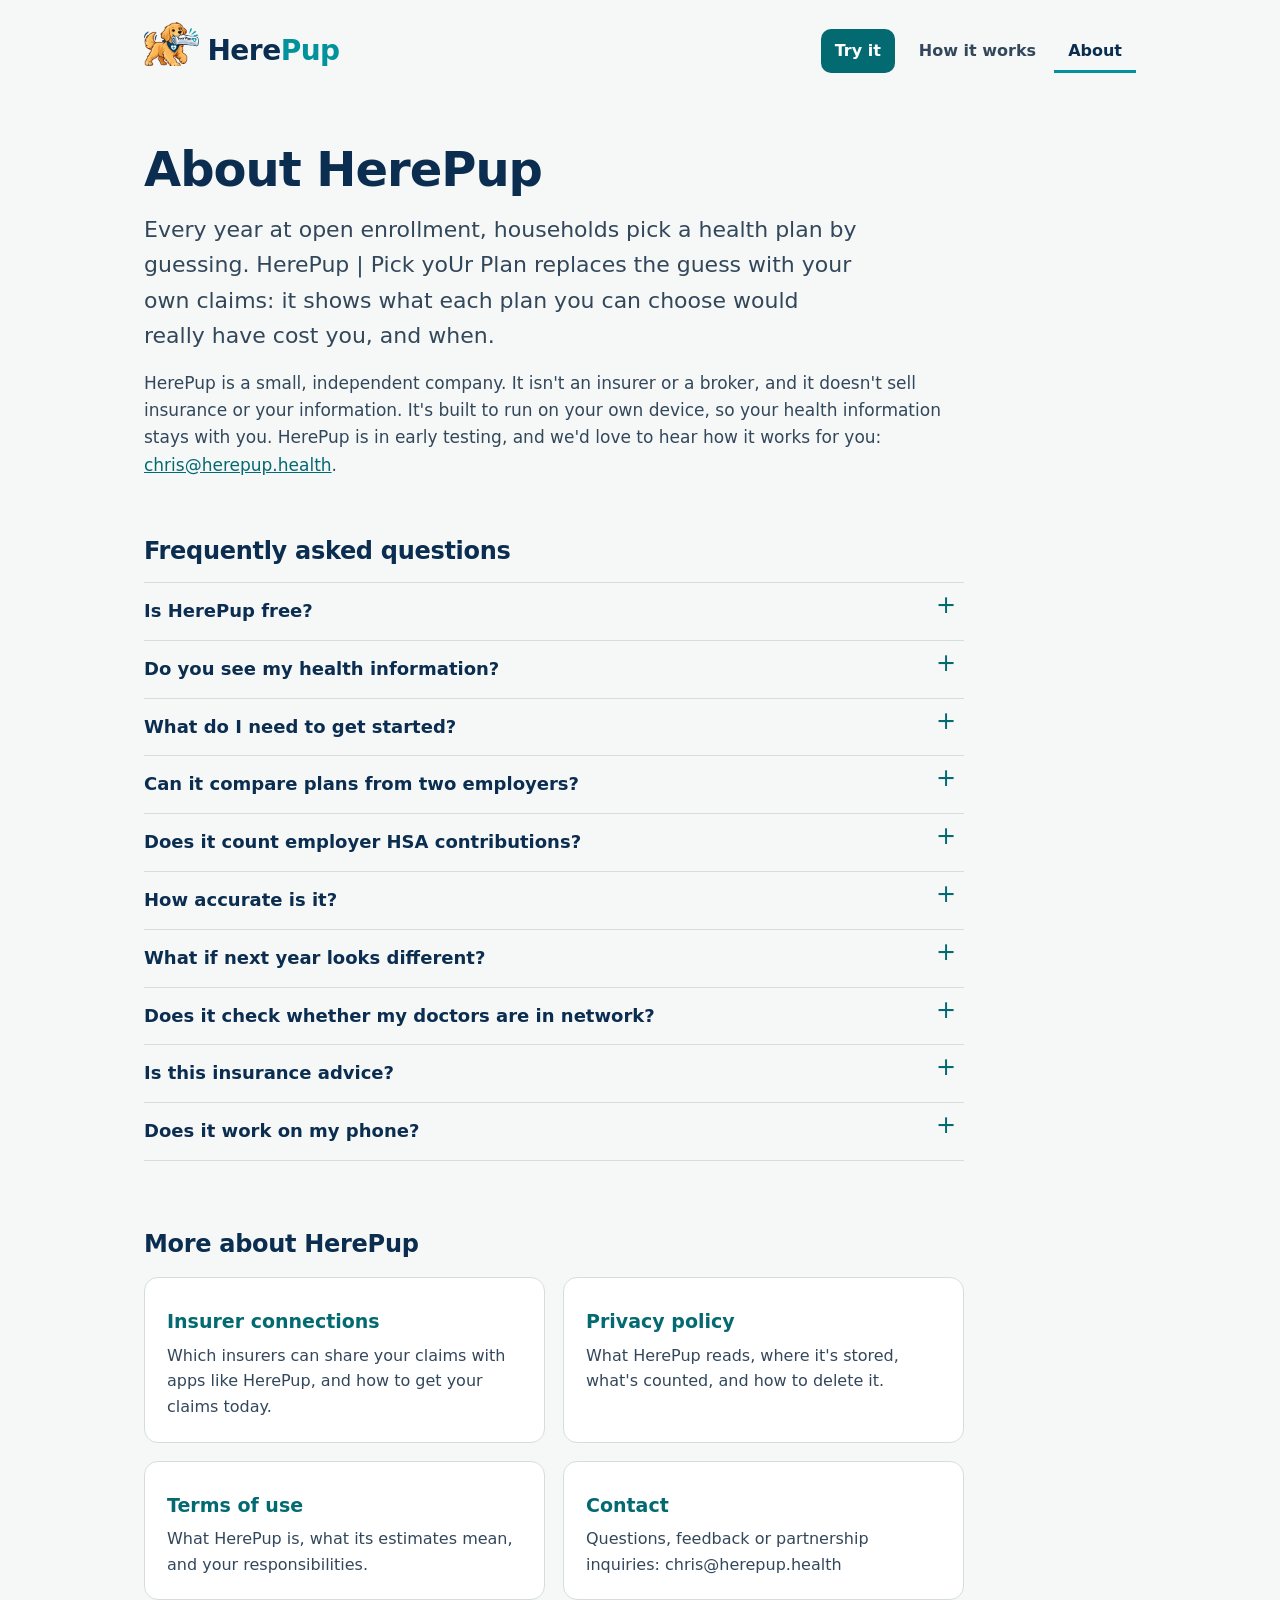
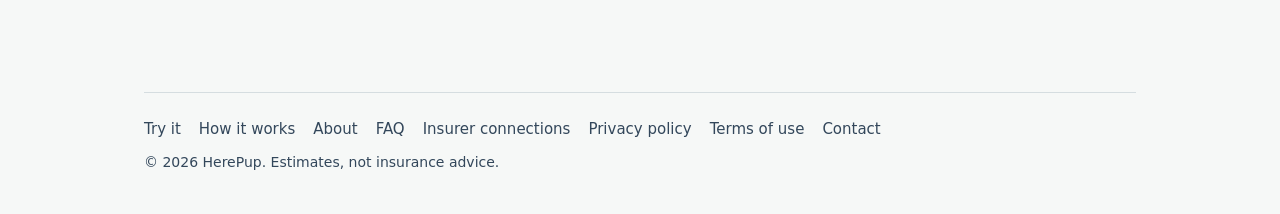
==== about/index.html @ 734b6b5a "Three-tab navigation, How it works and About pages, and search engine setup - Every page, including " ====
<!doctype html>
<html lang="en">
<head>
<meta charset="utf-8">
<meta name="viewport" content="width=device-width, initial-scale=1">
<title>About HerePup and FAQ | HerePup</title>
<meta name="description" content="What HerePup is, who it&#x27;s for, and answers to common questions: is it free, is my health data private, what do I need, how accurate is it.">
<link rel="canonical" href="https://herepup.health/about/">
<meta property="og:type" content="website">
<meta property="og:site_name" content="HerePup">
<meta property="og:title" content="About HerePup and FAQ | HerePup">
<meta property="og:description" content="What HerePup is, who it&#x27;s for, and answers to common questions: is it free, is my health data private, what do I need, how accurate is it.">
<meta property="og:url" content="https://herepup.health/about/">
<meta property="og:image" content="https://herepup.health/assets/herepup-social.png">
<meta property="og:image:width" content="1200">
<meta property="og:image:height" content="630">
<meta property="og:image:alt" content="HerePup's golden retriever mascot with the words: Pick the health plan that costs you least, using your own claims, privately, right in your browser.">
<meta name="twitter:card" content="summary_large_image">
<link rel="icon" type="image/png" sizes="32x32" href="/assets/favicon-32.png">
<link rel="apple-touch-icon" href="/assets/apple-touch-icon.png">
<meta name="theme-color" content="#F6F8F7">
<link rel="stylesheet" href="/assets/site.css">
<script type="application/ld+json">
{
 "@context": "https://schema.org",
 "@graph": [
  {
   "@type": "Organization",
   "@id": "https://herepup.health/#org",
   "name": "HerePup",
   "url": "https://herepup.health/",
   "logo": "https://herepup.health/assets/icon-512.png",
   "email": "chris@herepup.health"
  },
  {
   "@type": "AboutPage",
   "@id": "https://herepup.health/about/",
   "url": "https://herepup.health/about/",
   "name": "About HerePup",
   "about": {
    "@id": "https://herepup.health/#org"
   }
  },
  {
   "@type": "FAQPage",
   "@id": "https://herepup.health/about/#faq",
   "mainEntity": [
    {
     "@type": "Question",
     "name": "Is HerePup free?",
     "acceptedAnswer": {
      "@type": "Answer",
      "text": "Yes. HerePup is free to use while it's in early testing, and there's no account to create."
     }
    },
    {
     "@type": "Question",
     "name": "Do you see my health information?",
     "acceptedAnswer": {
      "@type": "Answer",
      "text": "No. HerePup runs in your web browser, on your device. Your benefit guides and claims are read there and never uploaded, and HerePup has no servers that receive them. The site only counts anonymous visits and a few steps, with no cookies. You can erase everything with \"Delete all my data\" in the app."
     }
    },
    {
     "@type": "Question",
     "name": "What do I need to get started?",
     "acceptedAnswer": {
      "@type": "Answer",
      "text": "Each employer's benefit guide or plan summary (a PDF is fine, even a scanned one), and last year's claims: the explanations of benefits (EOBs) or claims spreadsheet you can download from your insurer's member website under Claims, plus pharmacy claims if you fill prescriptions. A full year of claims gives the best answer. See insurer connections for insurers that can share claims directly."
     }
    },
    {
     "@type": "Question",
     "name": "Can it compare plans from two employers?",
     "acceptedAnswer": {
      "@type": "Answer",
      "text": "Yes. If you and a spouse or partner both have employer coverage, add both benefit guides. HerePup tests every way your household can enroll, including splitting people across the two employers' plans."
     }
    },
    {
     "@type": "Question",
     "name": "Does it count employer HSA contributions?",
     "acceptedAnswer": {
      "@type": "Answer",
      "text": "Yes. Money your employer puts into a health savings account (HSA) is subtracted from that plan's cost. You confirm the amounts for each coverage level, can turn the offset off, and if you don't know the amount HerePup shows how the answer changes with it."
     }
    },
    {
     "@type": "Question",
     "name": "How accurate is it?",
     "acceptedAnswer": {
      "@type": "Answer",
      "text": "HerePup replays each claim's allowed amount through each plan's deductibles, coinsurance, copays, prescription tiers and out-of-pocket maximums, and checks itself against what your insurer actually charged when your files include it. It is still an estimate: prices and plan rules change, and specialty drug tiers are not modeled yet."
     }
    },
    {
     "@type": "Question",
     "name": "What if next year looks different?",
     "acceptedAnswer": {
      "@type": "Answer",
      "text": "Use the What if slider to test anywhere from no care to three times last year's care. HerePup shows the points where a different plan would become the better choice."
     }
    },
    {
     "@type": "Question",
     "name": "Does it check whether my doctors are in network?",
     "acceptedAnswer": {
      "@type": "Answer",
      "text": "No. HerePup compares costs, not networks. Before you enroll, check each plan's provider directory for the doctors, hospitals and pharmacies you use."
     }
    },
    {
     "@type": "Question",
     "name": "Is this insurance advice?",
     "acceptedAnswer": {
      "@type": "Answer",
      "text": "No. HerePup doesn't sell insurance and isn't a broker. It gives you an estimate to help you decide; your plan's official documents decide what's covered."
     }
    },
    {
     "@type": "Question",
     "name": "Does it work on my phone?",
     "acceptedAnswer": {
      "@type": "Answer",
      "text": "Yes, in any up-to-date browser. Reading long or scanned PDFs is faster on a computer."
     }
    }
   ]
  }
 ]
}
</script>
<!-- Privacy-friendly analytics by Plausible: anonymous visit and step counts, no cookies. Details: /privacy/#usage -->
<script async src="https://plausible.io/js/pa-WZOZ27ZALJ2IHCY8AwOFf.js"></script>
<script>
  window.plausible=window.plausible||function(){(plausible.q=plausible.q||[]).push(arguments)},plausible.init=plausible.init||function(i){plausible.o=i||{}};
  plausible.init({outboundLinks:false,fileDownloads:false,formSubmissions:false})
</script>
</head>
<body>
<div class="wrap">
<header class="top">
  <a class="logo" href="/" aria-label="HerePup home"><picture><source srcset="/assets/herepup-mascot-sm.webp" type="image/webp"><img src="/assets/herepup-mascot-sm.png" alt="" width="56" height="44"></picture><b>Here<span>Pup</span></b></a>
  <nav class="tabs" aria-label="Main"><a href="/app/" class="try">Try it</a><a href="/how-it-works/">How it works</a><a href="/about/" aria-current="page">About</a></nav>
</header>

<main class="page">
<h1>About HerePup</h1>
<p class="lead">Every year at open enrollment, households pick a health plan by guessing. HerePup | Pick yoUr Plan replaces the guess with your own claims: it shows what each plan you can choose would really have cost you, and when.</p>
<p>HerePup is a small, independent company. It isn't an insurer or a broker, and it doesn't sell insurance or your information. It's built to run on your own device, so your health information stays with you. HerePup is in early testing, and we'd love to hear how it works for you: <a href="mailto:chris@herepup.health">chris@herepup.health</a>.</p>

<section class="faq" id="faq" aria-labelledby="faq-h">
  <h2 id="faq-h">Frequently asked questions</h2>
  <details><summary><h3>Is HerePup free?</h3></summary><p>Yes. HerePup is free to use while it&#x27;s in early testing, and there&#x27;s no account to create.</p></details>
<details><summary><h3>Do you see my health information?</h3></summary><p>No. HerePup runs in your web browser, on your device. Your benefit guides and claims are read there and never uploaded, and HerePup has no servers that receive them. The site only counts <a href="/privacy/#usage">anonymous visits and a few steps</a>, with no cookies. You can erase everything with "Delete all my data" in the app.</p></details>
<details><summary><h3>What do I need to get started?</h3></summary><p>Each employer's benefit guide or plan summary (a PDF is fine, even a scanned one), and last year's claims: the explanations of benefits (EOBs) or claims spreadsheet you can download from your insurer's member website under Claims, plus pharmacy claims if you fill prescriptions. A full year of claims gives the best answer. See <a href="/insurers/">insurer connections</a> for insurers that can share claims directly.</p></details>
<details><summary><h3>Can it compare plans from two employers?</h3></summary><p>Yes. If you and a spouse or partner both have employer coverage, add both benefit guides. HerePup tests every way your household can enroll, including splitting people across the two employers&#x27; plans.</p></details>
<details><summary><h3>Does it count employer HSA contributions?</h3></summary><p>Yes. Money your employer puts into a health savings account (HSA) is subtracted from that plan&#x27;s cost. You confirm the amounts for each coverage level, can turn the offset off, and if you don&#x27;t know the amount HerePup shows how the answer changes with it.</p></details>
<details><summary><h3>How accurate is it?</h3></summary><p>HerePup replays each claim&#x27;s allowed amount through each plan&#x27;s deductibles, coinsurance, copays, prescription tiers and out-of-pocket maximums, and checks itself against what your insurer actually charged when your files include it. It is still an estimate: prices and plan rules change, and specialty drug tiers are not modeled yet.</p></details>
<details><summary><h3>What if next year looks different?</h3></summary><p>Use the What if slider to test anywhere from no care to three times last year&#x27;s care. HerePup shows the points where a different plan would become the better choice.</p></details>
<details><summary><h3>Does it check whether my doctors are in network?</h3></summary><p>No. HerePup compares costs, not networks. Before you enroll, check each plan&#x27;s provider directory for the doctors, hospitals and pharmacies you use.</p></details>
<details><summary><h3>Is this insurance advice?</h3></summary><p>No. HerePup doesn&#x27;t sell insurance and isn&#x27;t a broker. It gives you an estimate to help you decide; your plan&#x27;s official documents decide what&#x27;s covered.</p></details>
<details><summary><h3>Does it work on my phone?</h3></summary><p>Yes, in any up-to-date browser. Reading long or scanned PDFs is faster on a computer.</p></details>
</section>

<section aria-labelledby="more-h">
  <h2 id="more-h">More about HerePup</h2>
  <div class="grid3 hub">
    <a class="card" href="/insurers/"><h3>Insurer connections</h3><p>Which insurers can share your claims with apps like HerePup, and how to get your claims today.</p></a>
    <a class="card" href="/privacy/"><h3>Privacy policy</h3><p>What HerePup reads, where it's stored, what's counted, and how to delete it.</p></a>
    <a class="card" href="/terms/"><h3>Terms of use</h3><p>What HerePup is, what its estimates mean, and your responsibilities.</p></a>
    <a class="card" href="mailto:chris@herepup.health"><h3>Contact</h3><p>Questions, feedback or partnership inquiries: chris@herepup.health</p></a>
  </div>
</section>
</main>

<footer>
  <nav aria-label="Footer"><a href="/app/">Try it</a><a href="/how-it-works/">How it works</a><a href="/about/">About</a><a href="/about/#faq">FAQ</a><a href="/insurers/">Insurer connections</a><a href="/privacy/">Privacy policy</a><a href="/terms/">Terms of use</a><a href="mailto:chris@herepup.health">Contact</a></nav>
  <div class="fine">&copy; 2026 HerePup. Estimates, not insurance advice.</div>
</footer>
</div>
</body>
</html>
---- assets/site.css ----
:root{--navy:#0B2D50;--teal:#02929B;--teal-d:#036A71;--teal-l:#E4F1F0;--ink:#33475B;--line:#D5DDE0;--bg:#F6F8F7;--card:#fff}
@media (prefers-color-scheme:dark){:root{--navy:#E8EEF2;--teal:#3FB6B0;--teal-d:#7FD3CE;--teal-l:#123536;--ink:#B7C4CE;--line:#2A3B47;--bg:#0E1A23;--card:#14232E}}
*{box-sizing:border-box}
html{-webkit-text-size-adjust:100%}
body{margin:0;background:var(--bg);color:var(--navy);font:17px/1.6 system-ui,-apple-system,"Segoe UI",Roboto,"Helvetica Neue",Arial,sans-serif}
a{color:var(--teal-d)}
.wrap{max-width:1040px;margin:0 auto;padding:0 24px}
header.top{display:flex;justify-content:space-between;align-items:center;padding:22px 0;gap:16px;flex-wrap:wrap}
.logo{display:inline-flex;align-items:center;gap:8px;font-size:28px;font-weight:900;text-decoration:none;color:var(--navy);letter-spacing:-.5px}
.logo img{height:44px;width:auto}
.logo b{font-weight:900}.logo span{color:var(--teal)}
nav a{margin-left:20px;text-decoration:none;color:var(--ink);font-size:15px}
nav a:hover{color:var(--teal-d)}
.hero{padding:40px 0 36px;display:grid;grid-template-columns:minmax(0,1.35fr) minmax(0,1fr);gap:32px;align-items:center}
.hero picture{display:block;width:100%;max-width:400px;justify-self:center}.hero .mascot{display:block;width:100%;height:auto}
@media (max-width:760px){.hero{grid-template-columns:1fr}.hero picture{max-width:240px;order:-1}}
.eyebrow{display:inline-block;font-size:13px;font-weight:700;letter-spacing:.06em;text-transform:uppercase;color:var(--teal-d);background:var(--teal-l);padding:4px 12px;border-radius:999px}
h1{font-size:clamp(34px,6vw,58px);line-height:1.05;margin:18px 0 18px;font-weight:900;letter-spacing:-1px;max-width:820px}
.lead{font-size:clamp(18px,2.4vw,22px);color:var(--ink);max-width:720px;margin:0}
.grid3{display:grid;grid-template-columns:repeat(auto-fit,minmax(240px,1fr));gap:18px;margin:36px 0}
.card{background:var(--card);border:1px solid var(--line);border-radius:14px;padding:22px}
.card h3{margin:6px 0 6px;font-size:19px}
.card p{margin:0;color:var(--ink);font-size:16px}
.num{font-weight:900;color:var(--teal-d);font-size:15px}
section{padding:28px 0}
h2{font-size:28px;margin:0 0 12px;letter-spacing:-.3px}
.split{display:grid;grid-template-columns:minmax(0,1fr) minmax(0,1fr);gap:28px}
@media (max-width:760px){.split{grid-template-columns:1fr}nav a{margin:0 16px 0 0}}
ul.checks{list-style:none;padding:0;margin:0}
ul.checks li{padding:8px 0 8px 30px;position:relative;border-bottom:1px solid var(--line)}
ul.checks li:before{content:"";position:absolute;left:4px;top:15px;width:12px;height:7px;border-left:3px solid var(--teal);border-bottom:3px solid var(--teal);transform:rotate(-45deg)}
.note{background:var(--teal-l);border-radius:14px;padding:20px 22px}
footer{border-top:1px solid var(--line);margin-top:40px;padding:24px 0 40px;color:var(--ink);font-size:14px}
footer a{margin-right:16px}
/* legal pages */
.doc{max-width:760px;padding:24px 0 20px}
.doc h1{font-size:clamp(30px,5vw,42px)}
.doc h2{font-size:22px;margin-top:34px}
.doc p,.doc li{color:var(--ink)}
.doc .meta{color:var(--ink);font-size:15px}
.doc table{border-collapse:collapse;width:100%;font-size:15px;margin:12px 0}
.doc th,.doc td{border:1px solid var(--line);padding:8px 10px;text-align:left;vertical-align:top}
.doc th{background:var(--teal-l)}
.scroll{overflow-x:auto}
.cta{display:inline-block;background:var(--teal-d);color:#fff;font-weight:800;text-decoration:none;padding:14px 26px;border-radius:10px;font-size:18px}
.cta:hover{background:var(--navy)}
@media (prefers-color-scheme:dark){.cta{background:#3FB6B0;color:#0E1A23}}
.cta-note{color:var(--ink);font-size:15px;margin:10px 0 0}
.optout{font:inherit;font-size:15px;font-weight:700;color:var(--navy);background:var(--card);border:2px solid var(--navy);border-radius:8px;padding:6px 14px;min-height:40px;cursor:pointer;margin:4px 6px 4px 0}
.optout:hover{background:var(--teal-l)}
/* three-tab navigation */
nav.tabs{display:flex;gap:4px;align-items:center}
nav.tabs a{margin:0;display:inline-flex;align-items:center;justify-content:center;min-height:44px;padding:0 14px;border-radius:10px;font-size:16px;font-weight:600;color:var(--ink);text-decoration:none}
nav.tabs a:hover{background:var(--teal-l);color:var(--navy)}
nav.tabs a[aria-current=page]{color:var(--navy);box-shadow:inset 0 -3px 0 var(--teal);border-radius:10px 10px 0 0}
nav.tabs a.try{background:var(--teal-d);color:#fff;margin-right:6px;box-shadow:none;border-radius:10px}
nav.tabs a.try:hover{background:var(--navy);color:#fff}
@media (prefers-color-scheme:dark){nav.tabs a.try{background:#3FB6B0;color:#0E1A23}nav.tabs a.try:hover{background:#7FD3CE;color:#0E1A23}}
@media (max-width:560px){header.top{padding:14px 0 6px}nav.tabs{width:100%}nav.tabs a{flex:1;padding:0 6px;font-size:15px}nav.tabs a.try{flex:0 0 auto;padding:0 16px}}
a:focus-visible,summary:focus-visible{outline:3px solid var(--teal);outline-offset:2px;border-radius:6px}
.crumbs{font-size:14px;color:var(--ink);margin:0 0 4px}.crumbs a{color:var(--teal-d)}
/* content pages */
.page{max-width:820px;padding:24px 0 10px}
.page h1{font-size:clamp(32px,5.4vw,48px)}
.page .lead{margin-bottom:8px}
.page h2{font-size:24px;margin-top:8px}
.page p{color:var(--ink)}
section.tight{padding-top:18px}
.muted{color:var(--ink);font-weight:400;font-size:.8em}
.small{font-size:14px}
video{display:block;width:100%;height:auto;aspect-ratio:16/9;border-radius:14px;border:1px solid var(--line);background:#F6F9F8}
ol.steps{list-style:none;padding:0;margin:0;counter-reset:s}
ol.steps li{counter-increment:s;position:relative;padding:4px 0 14px 54px;border-bottom:1px solid var(--line);margin-bottom:14px}
ol.steps li:before{content:counter(s);position:absolute;left:0;top:6px;width:38px;height:38px;border-radius:50%;background:var(--teal-l);color:var(--teal-d);font-weight:900;display:flex;align-items:center;justify-content:center}
ol.steps h3{margin:6px 0 4px;font-size:20px}
ol.steps p{margin:0}
.video-teaser{display:flex;gap:18px;align-items:center;background:var(--card);border:1px solid var(--line);border-radius:14px;padding:12px;text-decoration:none;color:var(--ink);margin-top:6px}
.video-teaser img{width:200px;max-width:40%;height:auto;border-radius:10px;flex:none}
.video-teaser b{color:var(--navy);font-size:18px}
.video-teaser:hover{border-color:var(--teal)}
/* FAQ */
.faq details{border-bottom:1px solid var(--line)}
.faq details:first-of-type{border-top:1px solid var(--line)}
.faq summary{cursor:pointer;list-style:none;position:relative;padding:14px 36px 14px 0;min-height:44px}
.faq summary::-webkit-details-marker{display:none}
.faq summary h3{display:inline;margin:0;font-size:18px;font-weight:700}
.faq summary:after{content:"+";position:absolute;right:8px;top:10px;font-size:24px;line-height:1;color:var(--teal-d)}
.faq details[open] summary:after{content:"\2212"}
.faq details p{margin:0 0 16px;color:var(--ink);max-width:760px}
.faq .more{margin:14px 0 0}
/* about hub */
.hub{margin:14px 0}
a.card{text-decoration:none;color:var(--navy);display:block}
a.card:hover{border-color:var(--teal)}
a.card h3{color:var(--teal-d)}
/* footer */
footer nav{display:flex;flex-wrap:wrap;gap:6px 18px}
footer nav a{margin:0}
footer .fine{margin-top:10px}
.grid4{display:grid;grid-template-columns:repeat(auto-fit,minmax(210px,1fr));gap:16px}
.hub{grid-template-columns:repeat(2,minmax(0,1fr))}
@media (max-width:560px){.hub{grid-template-columns:1fr}}
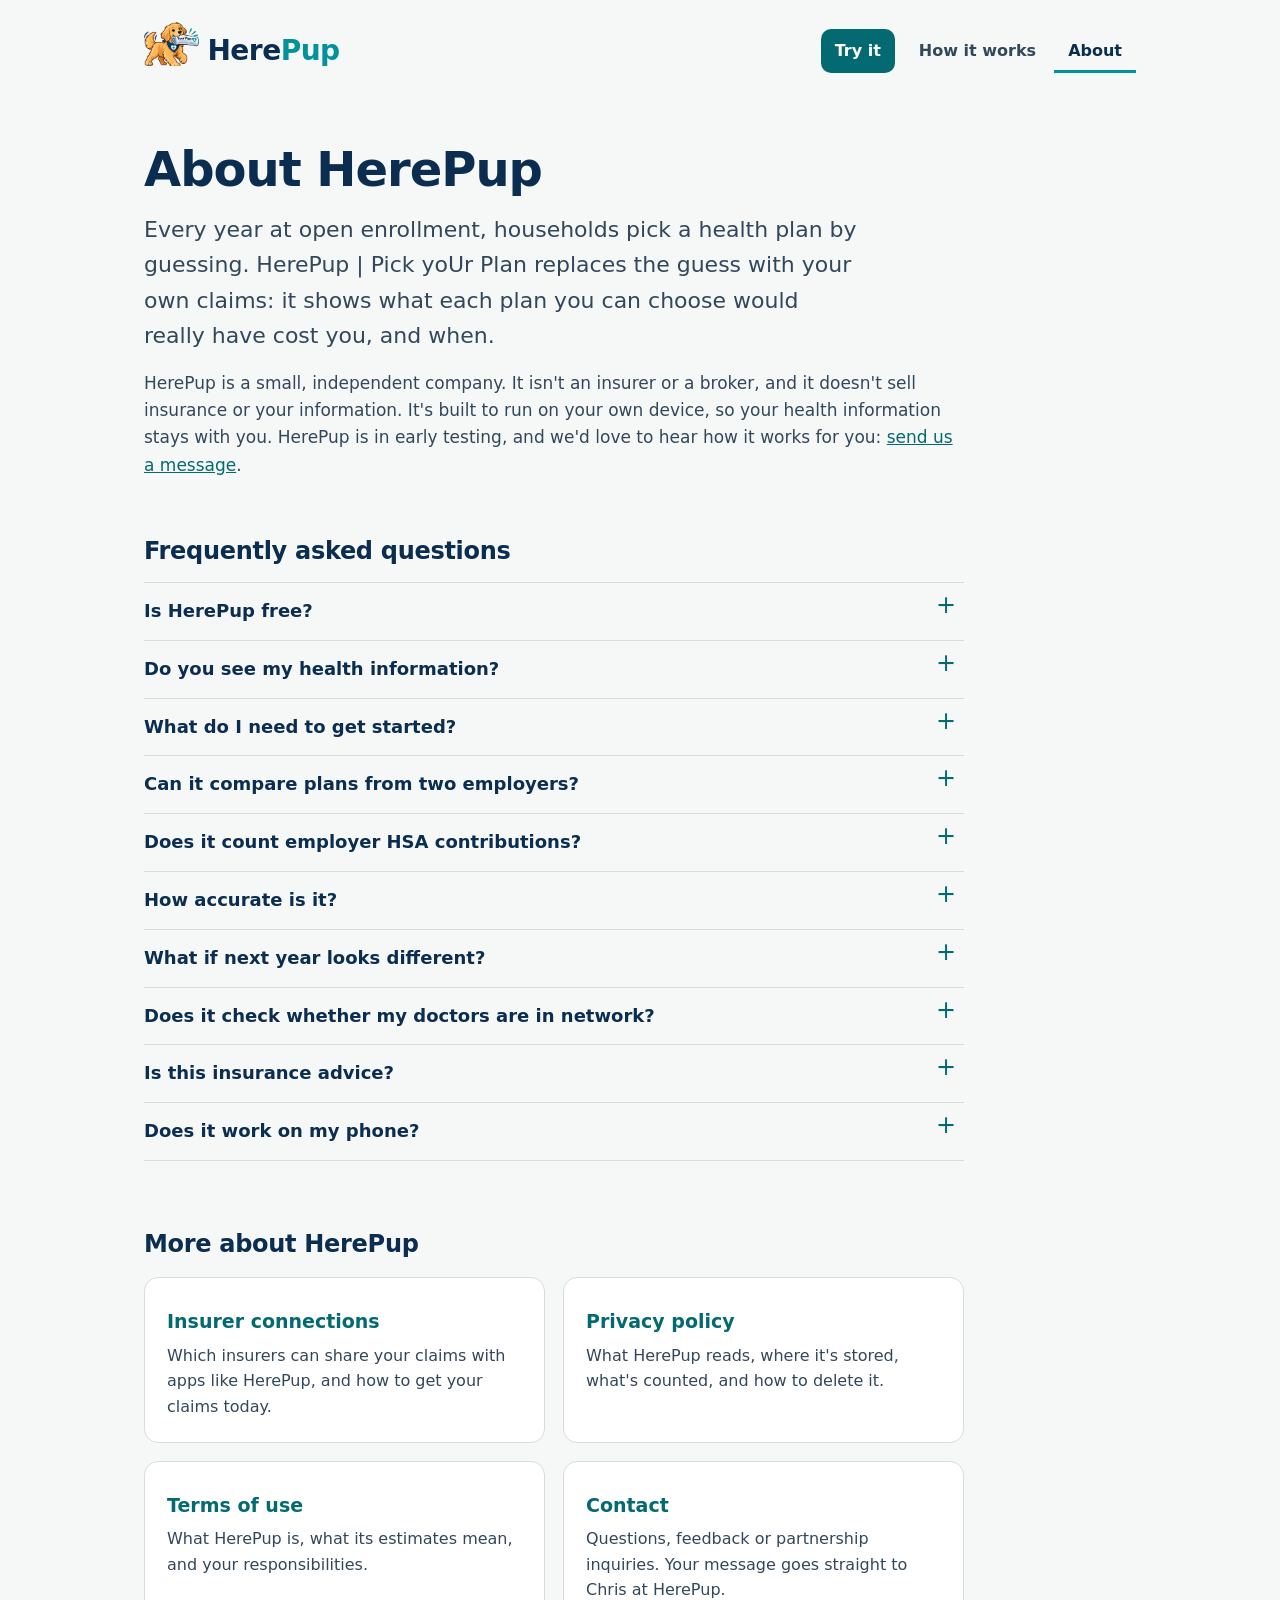
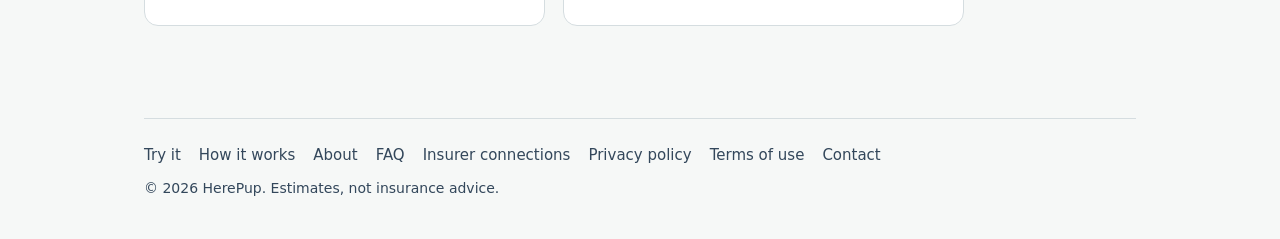
==== commit a9f4095a: "HSA check before the answer, plan type preference, employer guide drop, feedback form - Each employe" ====
--- a/about/index.html
+++ b/about/index.html
@@ -82,7 +82,7 @@
      "name": "Does it count employer HSA contributions?",
      "acceptedAnswer": {
       "@type": "Answer",
-      "text": "Yes. Money your employer puts into a health savings account (HSA) is subtracted from that plan's cost. You confirm the amounts for each coverage level, can turn the offset off, and if you don't know the amount HerePup shows how the answer changes with it."
+      "text": "Yes. Money your employer puts into a health savings account (HSA) is subtracted from that plan's cost. Before you see an answer, you confirm the amount for each HSA plan, or confirm the employer puts in nothing. If you need a certain kind of plan, you can also tell HerePup to consider only HSA plans, or only plans without one."
      }
     },
     {
@@ -147,7 +147,7 @@
 <main class="page">
 <h1>About HerePup</h1>
 <p class="lead">Every year at open enrollment, households pick a health plan by guessing. HerePup | Pick yoUr Plan replaces the guess with your own claims: it shows what each plan you can choose would really have cost you, and when.</p>
-<p>HerePup is a small, independent company. It isn't an insurer or a broker, and it doesn't sell insurance or your information. It's built to run on your own device, so your health information stays with you. HerePup is in early testing, and we'd love to hear how it works for you: <a href="mailto:chris@herepup.health">chris@herepup.health</a>.</p>
+<p>HerePup is a small, independent company. It isn't an insurer or a broker, and it doesn't sell insurance or your information. It's built to run on your own device, so your health information stays with you. HerePup is in early testing, and we'd love to hear how it works for you: <a href="/contact/">send us a message</a>.</p>
 
 <section class="faq" id="faq" aria-labelledby="faq-h">
   <h2 id="faq-h">Frequently asked questions</h2>
@@ -155,7 +155,7 @@
 <details><summary><h3>Do you see my health information?</h3></summary><p>No. HerePup runs in your web browser, on your device. Your benefit guides and claims are read there and never uploaded, and HerePup has no servers that receive them. The site only counts <a href="/privacy/#usage">anonymous visits and a few steps</a>, with no cookies. You can erase everything with "Delete all my data" in the app.</p></details>
 <details><summary><h3>What do I need to get started?</h3></summary><p>Each employer's benefit guide or plan summary (a PDF is fine, even a scanned one), and last year's claims: the explanations of benefits (EOBs) or claims spreadsheet you can download from your insurer's member website under Claims, plus pharmacy claims if you fill prescriptions. A full year of claims gives the best answer. See <a href="/insurers/">insurer connections</a> for insurers that can share claims directly.</p></details>
 <details><summary><h3>Can it compare plans from two employers?</h3></summary><p>Yes. If you and a spouse or partner both have employer coverage, add both benefit guides. HerePup tests every way your household can enroll, including splitting people across the two employers&#x27; plans.</p></details>
-<details><summary><h3>Does it count employer HSA contributions?</h3></summary><p>Yes. Money your employer puts into a health savings account (HSA) is subtracted from that plan&#x27;s cost. You confirm the amounts for each coverage level, can turn the offset off, and if you don&#x27;t know the amount HerePup shows how the answer changes with it.</p></details>
+<details><summary><h3>Does it count employer HSA contributions?</h3></summary><p>Yes. Money your employer puts into a health savings account (HSA) is subtracted from that plan&#x27;s cost. Before you see an answer, you confirm the amount for each HSA plan, or confirm the employer puts in nothing. If you need a certain kind of plan, you can also tell HerePup to consider only HSA plans, or only plans without one.</p></details>
 <details><summary><h3>How accurate is it?</h3></summary><p>HerePup replays each claim&#x27;s allowed amount through each plan&#x27;s deductibles, coinsurance, copays, prescription tiers and out-of-pocket maximums, and checks itself against what your insurer actually charged when your files include it. It is still an estimate: prices and plan rules change, and specialty drug tiers are not modeled yet.</p></details>
 <details><summary><h3>What if next year looks different?</h3></summary><p>Use the What if slider to test anywhere from no care to three times last year&#x27;s care. HerePup shows the points where a different plan would become the better choice.</p></details>
 <details><summary><h3>Does it check whether my doctors are in network?</h3></summary><p>No. HerePup compares costs, not networks. Before you enroll, check each plan&#x27;s provider directory for the doctors, hospitals and pharmacies you use.</p></details>
@@ -169,13 +169,13 @@
     <a class="card" href="/insurers/"><h3>Insurer connections</h3><p>Which insurers can share your claims with apps like HerePup, and how to get your claims today.</p></a>
     <a class="card" href="/privacy/"><h3>Privacy policy</h3><p>What HerePup reads, where it's stored, what's counted, and how to delete it.</p></a>
     <a class="card" href="/terms/"><h3>Terms of use</h3><p>What HerePup is, what its estimates mean, and your responsibilities.</p></a>
-    <a class="card" href="mailto:chris@herepup.health"><h3>Contact</h3><p>Questions, feedback or partnership inquiries: chris@herepup.health</p></a>
+    <a class="card" href="/contact/"><h3>Contact</h3><p>Questions, feedback or partnership inquiries. Your message goes straight to Chris at HerePup.</p></a>
   </div>
 </section>
 </main>
 
 <footer>
-  <nav aria-label="Footer"><a href="/app/">Try it</a><a href="/how-it-works/">How it works</a><a href="/about/">About</a><a href="/about/#faq">FAQ</a><a href="/insurers/">Insurer connections</a><a href="/privacy/">Privacy policy</a><a href="/terms/">Terms of use</a><a href="mailto:chris@herepup.health">Contact</a></nav>
+  <nav aria-label="Footer"><a href="/app/">Try it</a><a href="/how-it-works/">How it works</a><a href="/about/">About</a><a href="/about/#faq">FAQ</a><a href="/insurers/">Insurer connections</a><a href="/privacy/">Privacy policy</a><a href="/terms/">Terms of use</a><a href="/contact/">Contact</a></nav>
   <div class="fine">&copy; 2026 HerePup. Estimates, not insurance advice.</div>
 </footer>
 </div>
--- a/assets/site.css
+++ b/assets/site.css
@@ -100,3 +100,14 @@
 .grid4{display:grid;grid-template-columns:repeat(auto-fit,minmax(210px,1fr));gap:16px}
 .hub{grid-template-columns:repeat(2,minmax(0,1fr))}
 @media (max-width:560px){.hub{grid-template-columns:1fr}}
+/* contact form */
+.contact-box{background:var(--card);border:1px solid var(--line);border-radius:14px;padding:22px;margin:18px 0}
+.contact-form label{display:block;font-weight:700;margin:0 0 14px;color:var(--navy)}
+.contact-form .opt{font-weight:400;color:var(--ink)}
+.contact-form input,.contact-form select,.contact-form textarea{display:block;width:100%;margin-top:6px;font:inherit;font-weight:400;padding:10px 12px;min-height:44px;border:1px solid #9FB3C4;border-radius:8px;background:var(--card);color:var(--navy)}
+.contact-form textarea{resize:vertical}
+.contact-form .send{display:flex;flex-wrap:wrap;align-items:center;gap:12px;margin:6px 0 0}
+.contact-form button.cta{border:0;cursor:pointer;font:inherit;font-weight:800;font-size:18px}
+.contact-form button.cta:disabled{opacity:.6;cursor:wait}
+.copy-email{font:inherit;font-size:14px;font-weight:700;border:2px solid var(--navy);background:var(--card);color:var(--navy);border-radius:8px;padding:4px 10px;cursor:pointer;margin-left:4px}
+.sent h2{margin-top:0}
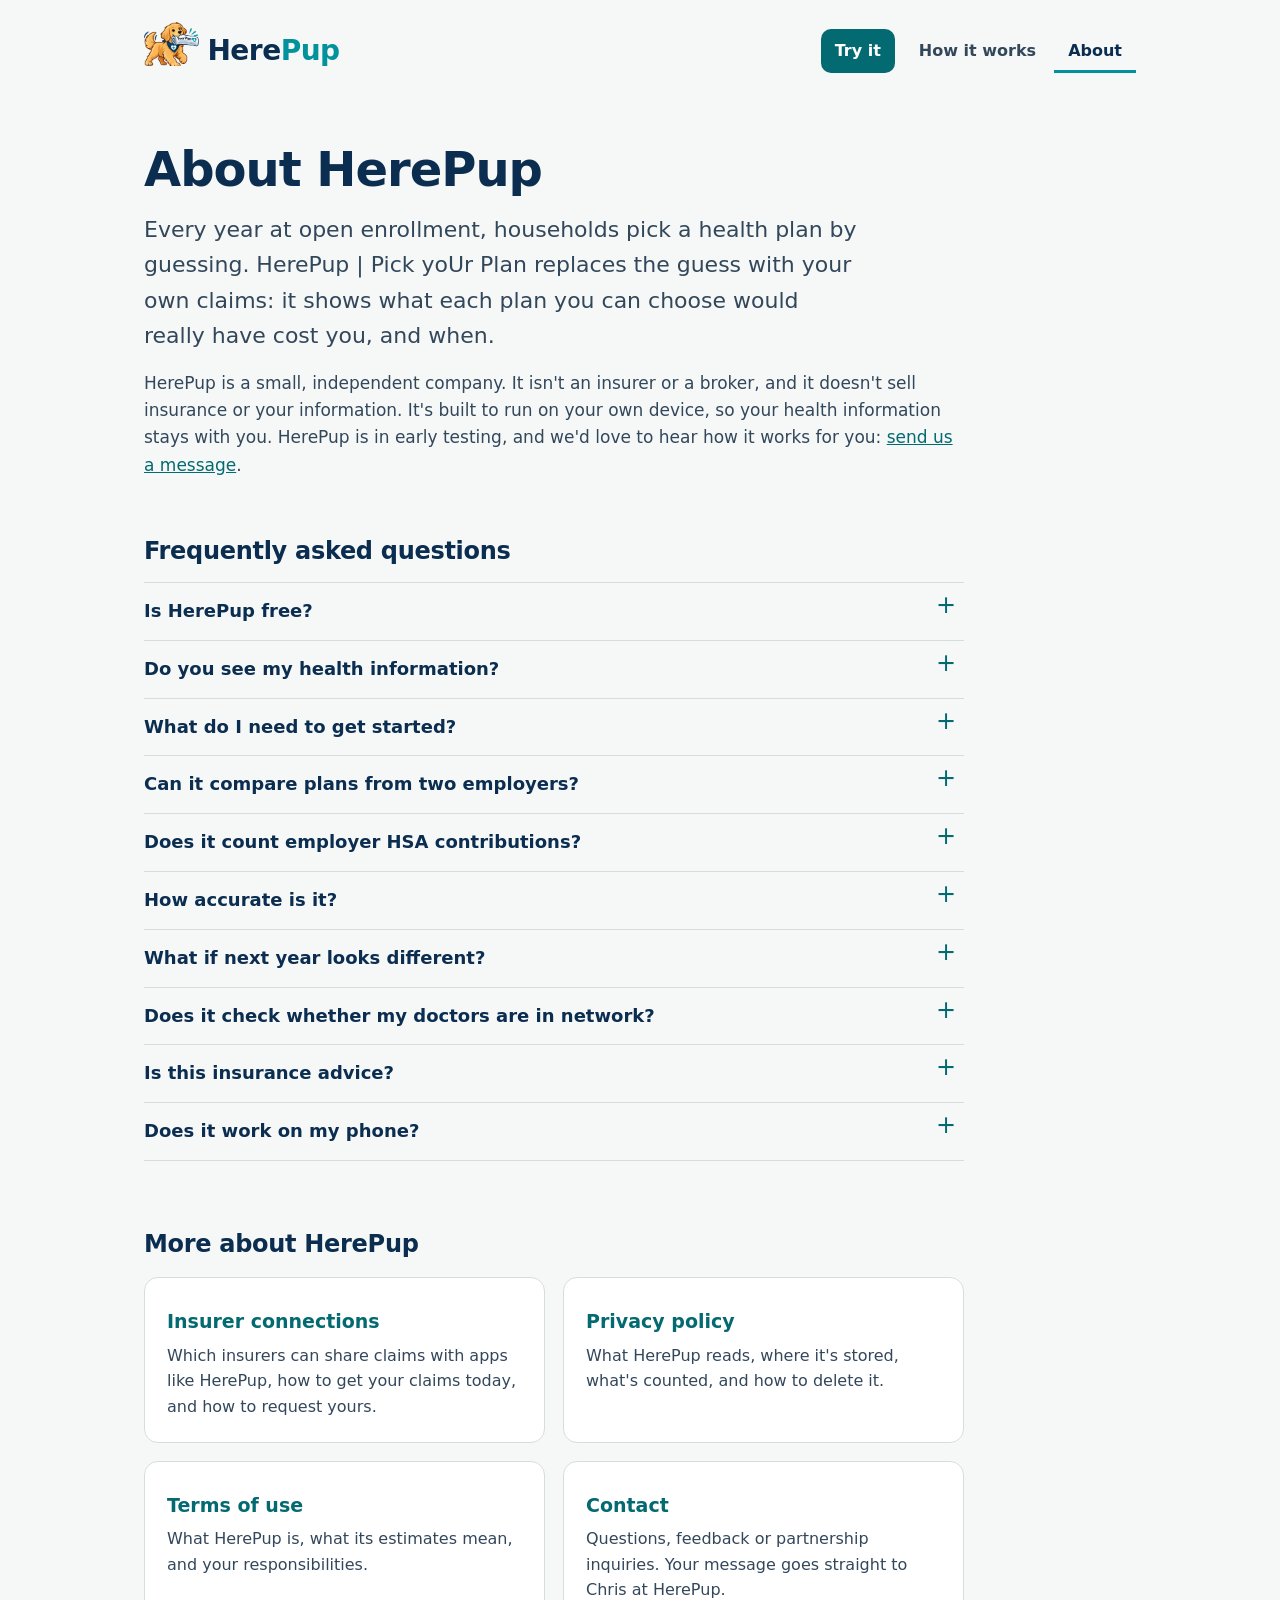
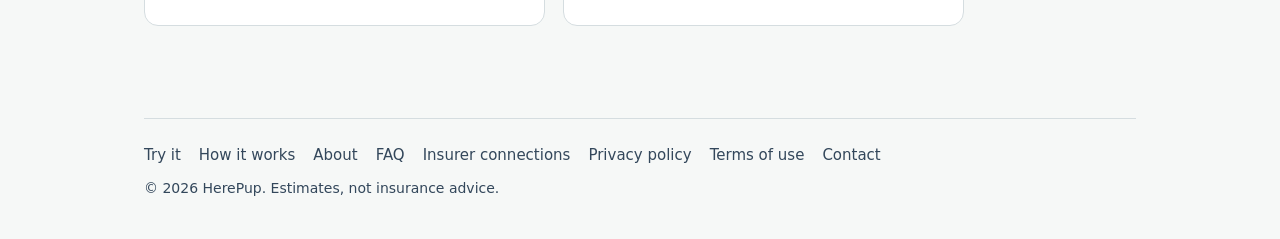
==== commit 212889ce: "Insurer request buttons, "in testing" wording, and returning-visitor fix - Every insurer on the Insu" ====
--- a/about/index.html
+++ b/about/index.html
@@ -66,7 +66,7 @@
      "name": "What do I need to get started?",
      "acceptedAnswer": {
       "@type": "Answer",
-      "text": "Each employer's benefit guide or plan summary (a PDF is fine, even a scanned one), and last year's claims: the explanations of benefits (EOBs) or claims spreadsheet you can download from your insurer's member website under Claims, plus pharmacy claims if you fill prescriptions. A full year of claims gives the best answer. See insurer connections for insurers that can share claims directly."
+      "text": "Each employer's benefit guide or plan summary (a PDF is fine, even a scanned one), and last year's claims: the explanations of benefits (EOBs) or claims spreadsheet you can download from your insurer's member website under Claims, plus pharmacy claims if you fill prescriptions. A full year of claims gives the best answer. Direct insurer connections are in testing; see insurer connections to request yours."
      }
     },
     {
@@ -153,7 +153,7 @@
   <h2 id="faq-h">Frequently asked questions</h2>
   <details><summary><h3>Is HerePup free?</h3></summary><p>Yes. HerePup is free to use while it&#x27;s in early testing, and there&#x27;s no account to create.</p></details>
 <details><summary><h3>Do you see my health information?</h3></summary><p>No. HerePup runs in your web browser, on your device. Your benefit guides and claims are read there and never uploaded, and HerePup has no servers that receive them. The site only counts <a href="/privacy/#usage">anonymous visits and a few steps</a>, with no cookies. You can erase everything with "Delete all my data" in the app.</p></details>
-<details><summary><h3>What do I need to get started?</h3></summary><p>Each employer's benefit guide or plan summary (a PDF is fine, even a scanned one), and last year's claims: the explanations of benefits (EOBs) or claims spreadsheet you can download from your insurer's member website under Claims, plus pharmacy claims if you fill prescriptions. A full year of claims gives the best answer. See <a href="/insurers/">insurer connections</a> for insurers that can share claims directly.</p></details>
+<details><summary><h3>What do I need to get started?</h3></summary><p>Each employer's benefit guide or plan summary (a PDF is fine, even a scanned one), and last year's claims: the explanations of benefits (EOBs) or claims spreadsheet you can download from your insurer's member website under Claims, plus pharmacy claims if you fill prescriptions. A full year of claims gives the best answer. Direct insurer connections are in testing; see <a href="/insurers/">insurer connections</a> to request yours.</p></details>
 <details><summary><h3>Can it compare plans from two employers?</h3></summary><p>Yes. If you and a spouse or partner both have employer coverage, add both benefit guides. HerePup tests every way your household can enroll, including splitting people across the two employers&#x27; plans.</p></details>
 <details><summary><h3>Does it count employer HSA contributions?</h3></summary><p>Yes. Money your employer puts into a health savings account (HSA) is subtracted from that plan&#x27;s cost. Before you see an answer, you confirm the amount for each HSA plan, or confirm the employer puts in nothing. If you need a certain kind of plan, you can also tell HerePup to consider only HSA plans, or only plans without one.</p></details>
 <details><summary><h3>How accurate is it?</h3></summary><p>HerePup replays each claim&#x27;s allowed amount through each plan&#x27;s deductibles, coinsurance, copays, prescription tiers and out-of-pocket maximums, and checks itself against what your insurer actually charged when your files include it. It is still an estimate: prices and plan rules change, and specialty drug tiers are not modeled yet.</p></details>
@@ -166,7 +166,7 @@
 <section aria-labelledby="more-h">
   <h2 id="more-h">More about HerePup</h2>
   <div class="grid3 hub">
-    <a class="card" href="/insurers/"><h3>Insurer connections</h3><p>Which insurers can share your claims with apps like HerePup, and how to get your claims today.</p></a>
+    <a class="card" href="/insurers/"><h3>Insurer connections</h3><p>Which insurers can share claims with apps like HerePup, how to get your claims today, and how to request yours.</p></a>
     <a class="card" href="/privacy/"><h3>Privacy policy</h3><p>What HerePup reads, where it's stored, what's counted, and how to delete it.</p></a>
     <a class="card" href="/terms/"><h3>Terms of use</h3><p>What HerePup is, what its estimates mean, and your responsibilities.</p></a>
     <a class="card" href="/contact/"><h3>Contact</h3><p>Questions, feedback or partnership inquiries. Your message goes straight to Chris at HerePup.</p></a>
--- a/assets/site.css
+++ b/assets/site.css
@@ -111,3 +111,18 @@
 .contact-form button.cta:disabled{opacity:.6;cursor:wait}
 .copy-email{font:inherit;font-size:14px;font-weight:700;border:2px solid var(--navy);background:var(--card);color:var(--navy);border-radius:8px;padding:4px 10px;cursor:pointer;margin-left:4px}
 .sent h2{margin-top:0}
+/* shared small dialogs (insurer requests) */
+.hp-dialog{border:0;border-radius:14px;padding:22px;max-width:520px;width:calc(100% - 32px);box-shadow:0 20px 60px rgba(15,42,68,.3);color:#0B2D50;background:#fff;font:inherit}
+.hp-dialog::backdrop{background:rgba(15,42,68,.45)}
+.hp-dialog h2{margin:0;font-size:22px}
+.hp-dialog-head{display:flex;justify-content:space-between;align-items:center;gap:12px;margin-bottom:8px}
+.hp-dialog p{color:#33475B;margin:8px 0}
+.hp-dialog label{display:block;font-weight:700;margin:12px 0 0;font-size:16px;color:#0B2D50}
+.hp-dialog input:not([type=checkbox]){display:block;width:100%;margin-top:6px;font:inherit;font-weight:400;padding:10px 12px;min-height:44px;border:1px solid #9FB3C4;border-radius:8px;background:#fff;color:#0B2D50}
+.hp-opt{font-weight:400;color:#33475B}.hp-small{font-size:14px}
+.hp-send{display:flex;flex-wrap:wrap;align-items:center;gap:12px}
+.hp-primary{font:inherit;font-weight:800;background:#036A71;color:#fff;border:0;border-radius:10px;padding:12px 22px;min-height:44px;cursor:pointer}
+.hp-primary:disabled{opacity:.6}
+.hp-close{font:inherit;font-weight:700;font-size:14px;background:#fff;border:2px solid #0B2D50;color:#0B2D50;border-radius:8px;padding:6px 12px;min-height:36px;cursor:pointer}
+.req-btn{display:inline-flex;align-items:center;gap:6px;font:inherit;font-size:14px;font-weight:700;color:#036A71;background:#E4F1F0;border:1px solid transparent;border-radius:999px;padding:6px 12px;min-height:36px;cursor:pointer;white-space:nowrap}
+.req-btn:hover{border-color:#036A71}.req-btn svg{width:16px;height:16px;flex:none}
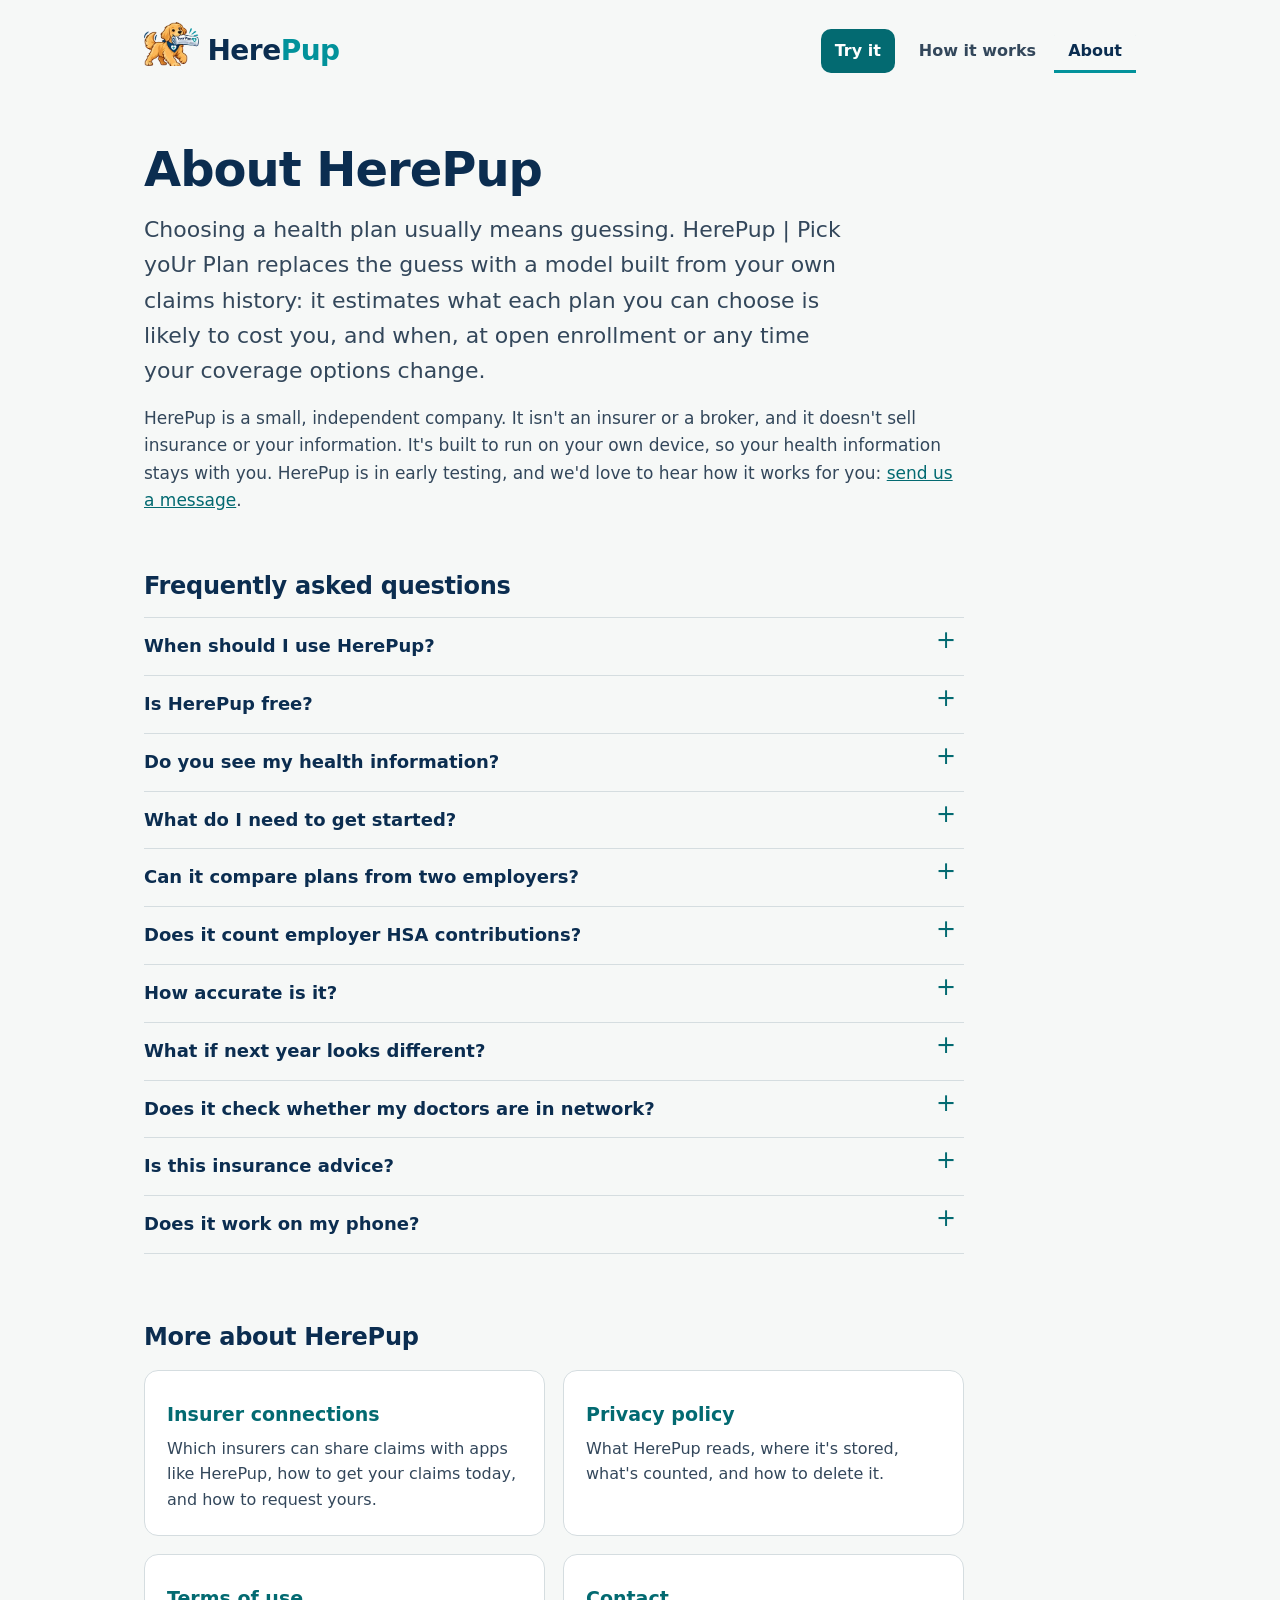
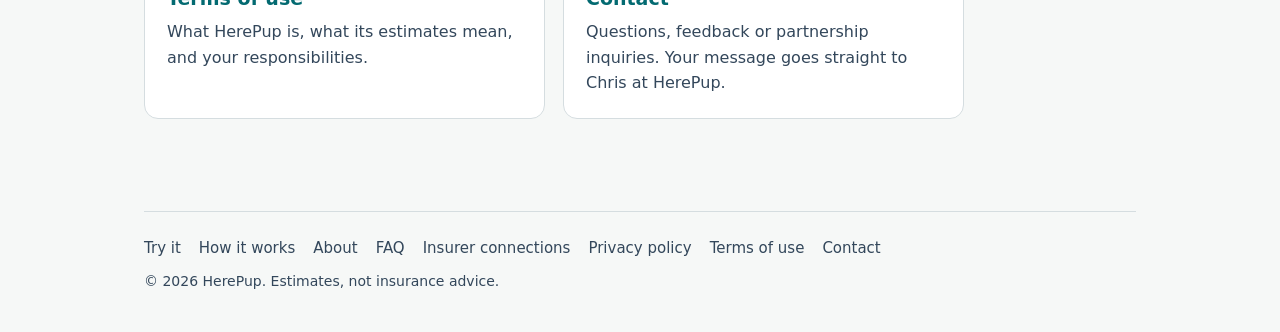
==== commit 0d141627: "Describe HerePup as a forward-looking model you can use any time - Home, How it works, About, FAQ, a" ====
--- a/about/index.html
+++ b/about/index.html
@@ -4,12 +4,12 @@
 <meta charset="utf-8">
 <meta name="viewport" content="width=device-width, initial-scale=1">
 <title>About HerePup and FAQ | HerePup</title>
-<meta name="description" content="What HerePup is, who it&#x27;s for, and answers to common questions: is it free, is my health data private, what do I need, how accurate is it.">
+<meta name="description" content="What HerePup is, who it&#x27;s for, and answers to common questions: when to use it, is it free, is my health data private, what do I need, how accurate is it.">
 <link rel="canonical" href="https://herepup.health/about/">
 <meta property="og:type" content="website">
 <meta property="og:site_name" content="HerePup">
 <meta property="og:title" content="About HerePup and FAQ | HerePup">
-<meta property="og:description" content="What HerePup is, who it&#x27;s for, and answers to common questions: is it free, is my health data private, what do I need, how accurate is it.">
+<meta property="og:description" content="What HerePup is, who it&#x27;s for, and answers to common questions: when to use it, is it free, is my health data private, what do I need, how accurate is it.">
 <meta property="og:url" content="https://herepup.health/about/">
 <meta property="og:image" content="https://herepup.health/assets/herepup-social.png">
 <meta property="og:image:width" content="1200">
@@ -47,6 +47,14 @@
    "mainEntity": [
     {
      "@type": "Question",
+     "name": "When should I use HerePup?",
+     "acceptedAnswer": {
+      "@type": "Answer",
+      "text": "Any time you're choosing or checking your coverage, not just at open enrollment: when you start a new job or weigh a job offer, after a life event such as marriage, a new baby or losing other coverage (which usually lets you change plans outside open enrollment), when a spouse's employer opens enrollment at a different time, or when you're budgeting for the year ahead."
+     }
+    },
+    {
+     "@type": "Question",
      "name": "Is HerePup free?",
      "acceptedAnswer": {
       "@type": "Answer",
@@ -66,7 +74,7 @@
      "name": "What do I need to get started?",
      "acceptedAnswer": {
       "@type": "Answer",
-      "text": "Each employer's benefit guide or plan summary (a PDF is fine, even a scanned one), and last year's claims: the explanations of benefits (EOBs) or claims spreadsheet you can download from your insurer's member website under Claims, plus pharmacy claims if you fill prescriptions. A full year of claims gives the best answer. Direct insurer connections are in testing; see insurer connections to request yours."
+      "text": "Each plan option's benefit guide or plan summary (a PDF is fine, even a scanned one), and your recent claims history: the explanations of benefits (EOBs) or claims spreadsheet you can download from your insurer's member website under Claims, plus pharmacy claims if you fill prescriptions. The last 12 months gives the best starting point. Direct insurer connections are in testing; see insurer connections to request yours."
      }
     },
     {
@@ -90,7 +98,7 @@
      "name": "How accurate is it?",
      "acceptedAnswer": {
       "@type": "Answer",
-      "text": "HerePup replays each claim's allowed amount through each plan's deductibles, coinsurance, copays, prescription tiers and out-of-pocket maximums, and checks itself against what your insurer actually charged when your files include it. It is still an estimate: prices and plan rules change, and specialty drug tiers are not modeled yet."
+      "text": "HerePup models each kind of care in your claims history under each plan's deductibles, coinsurance, copays, prescription tiers and out-of-pocket maximums, and checks the model against what your insurer actually charged when your files include it. Its estimate assumes your care looks like your history, adjusted with the What if slider. New conditions or care you don't expect can change real costs, prices and plan rules change, and specialty drug tiers are not modeled yet."
      }
     },
     {
@@ -98,7 +106,7 @@
      "name": "What if next year looks different?",
      "acceptedAnswer": {
       "@type": "Answer",
-      "text": "Use the What if slider to test anywhere from no care to three times last year's care. HerePup shows the points where a different plan would become the better choice."
+      "text": "Use the What if slider to model anywhere from no care to three times the care in your claims history. HerePup shows the points where a different plan would become the better choice, so you can pick the plan that holds up for the year you expect."
      }
     },
     {
@@ -146,18 +154,19 @@
 
 <main class="page">
 <h1>About HerePup</h1>
-<p class="lead">Every year at open enrollment, households pick a health plan by guessing. HerePup | Pick yoUr Plan replaces the guess with your own claims: it shows what each plan you can choose would really have cost you, and when.</p>
+<p class="lead">Choosing a health plan usually means guessing. HerePup | Pick yoUr Plan replaces the guess with a model built from your own claims history: it estimates what each plan you can choose is likely to cost you, and when, at open enrollment or any time your coverage options change.</p>
 <p>HerePup is a small, independent company. It isn't an insurer or a broker, and it doesn't sell insurance or your information. It's built to run on your own device, so your health information stays with you. HerePup is in early testing, and we'd love to hear how it works for you: <a href="/contact/">send us a message</a>.</p>
 
 <section class="faq" id="faq" aria-labelledby="faq-h">
   <h2 id="faq-h">Frequently asked questions</h2>
-  <details><summary><h3>Is HerePup free?</h3></summary><p>Yes. HerePup is free to use while it&#x27;s in early testing, and there&#x27;s no account to create.</p></details>
+  <details><summary><h3>When should I use HerePup?</h3></summary><p>Any time you&#x27;re choosing or checking your coverage, not just at open enrollment: when you start a new job or weigh a job offer, after a life event such as marriage, a new baby or losing other coverage (which usually lets you change plans outside open enrollment), when a spouse&#x27;s employer opens enrollment at a different time, or when you&#x27;re budgeting for the year ahead.</p></details>
+<details><summary><h3>Is HerePup free?</h3></summary><p>Yes. HerePup is free to use while it&#x27;s in early testing, and there&#x27;s no account to create.</p></details>
 <details><summary><h3>Do you see my health information?</h3></summary><p>No. HerePup runs in your web browser, on your device. Your benefit guides and claims are read there and never uploaded, and HerePup has no servers that receive them. The site only counts <a href="/privacy/#usage">anonymous visits and a few steps</a>, with no cookies. You can erase everything with "Delete all my data" in the app.</p></details>
-<details><summary><h3>What do I need to get started?</h3></summary><p>Each employer's benefit guide or plan summary (a PDF is fine, even a scanned one), and last year's claims: the explanations of benefits (EOBs) or claims spreadsheet you can download from your insurer's member website under Claims, plus pharmacy claims if you fill prescriptions. A full year of claims gives the best answer. Direct insurer connections are in testing; see <a href="/insurers/">insurer connections</a> to request yours.</p></details>
+<details><summary><h3>What do I need to get started?</h3></summary><p>Each plan option's benefit guide or plan summary (a PDF is fine, even a scanned one), and your recent claims history: the explanations of benefits (EOBs) or claims spreadsheet you can download from your insurer's member website under Claims, plus pharmacy claims if you fill prescriptions. The last 12 months gives the best starting point. Direct insurer connections are in testing; see <a href="/insurers/">insurer connections</a> to request yours.</p></details>
 <details><summary><h3>Can it compare plans from two employers?</h3></summary><p>Yes. If you and a spouse or partner both have employer coverage, add both benefit guides. HerePup tests every way your household can enroll, including splitting people across the two employers&#x27; plans.</p></details>
 <details><summary><h3>Does it count employer HSA contributions?</h3></summary><p>Yes. Money your employer puts into a health savings account (HSA) is subtracted from that plan&#x27;s cost. Before you see an answer, you confirm the amount for each HSA plan, or confirm the employer puts in nothing. If you need a certain kind of plan, you can also tell HerePup to consider only HSA plans, or only plans without one.</p></details>
-<details><summary><h3>How accurate is it?</h3></summary><p>HerePup replays each claim&#x27;s allowed amount through each plan&#x27;s deductibles, coinsurance, copays, prescription tiers and out-of-pocket maximums, and checks itself against what your insurer actually charged when your files include it. It is still an estimate: prices and plan rules change, and specialty drug tiers are not modeled yet.</p></details>
-<details><summary><h3>What if next year looks different?</h3></summary><p>Use the What if slider to test anywhere from no care to three times last year&#x27;s care. HerePup shows the points where a different plan would become the better choice.</p></details>
+<details><summary><h3>How accurate is it?</h3></summary><p>HerePup models each kind of care in your claims history under each plan&#x27;s deductibles, coinsurance, copays, prescription tiers and out-of-pocket maximums, and checks the model against what your insurer actually charged when your files include it. Its estimate assumes your care looks like your history, adjusted with the What if slider. New conditions or care you don&#x27;t expect can change real costs, prices and plan rules change, and specialty drug tiers are not modeled yet.</p></details>
+<details><summary><h3>What if next year looks different?</h3></summary><p>Use the What if slider to model anywhere from no care to three times the care in your claims history. HerePup shows the points where a different plan would become the better choice, so you can pick the plan that holds up for the year you expect.</p></details>
 <details><summary><h3>Does it check whether my doctors are in network?</h3></summary><p>No. HerePup compares costs, not networks. Before you enroll, check each plan&#x27;s provider directory for the doctors, hospitals and pharmacies you use.</p></details>
 <details><summary><h3>Is this insurance advice?</h3></summary><p>No. HerePup doesn&#x27;t sell insurance and isn&#x27;t a broker. It gives you an estimate to help you decide; your plan&#x27;s official documents decide what&#x27;s covered.</p></details>
 <details><summary><h3>Does it work on my phone?</h3></summary><p>Yes, in any up-to-date browser. Reading long or scanned PDFs is faster on a computer.</p></details>
